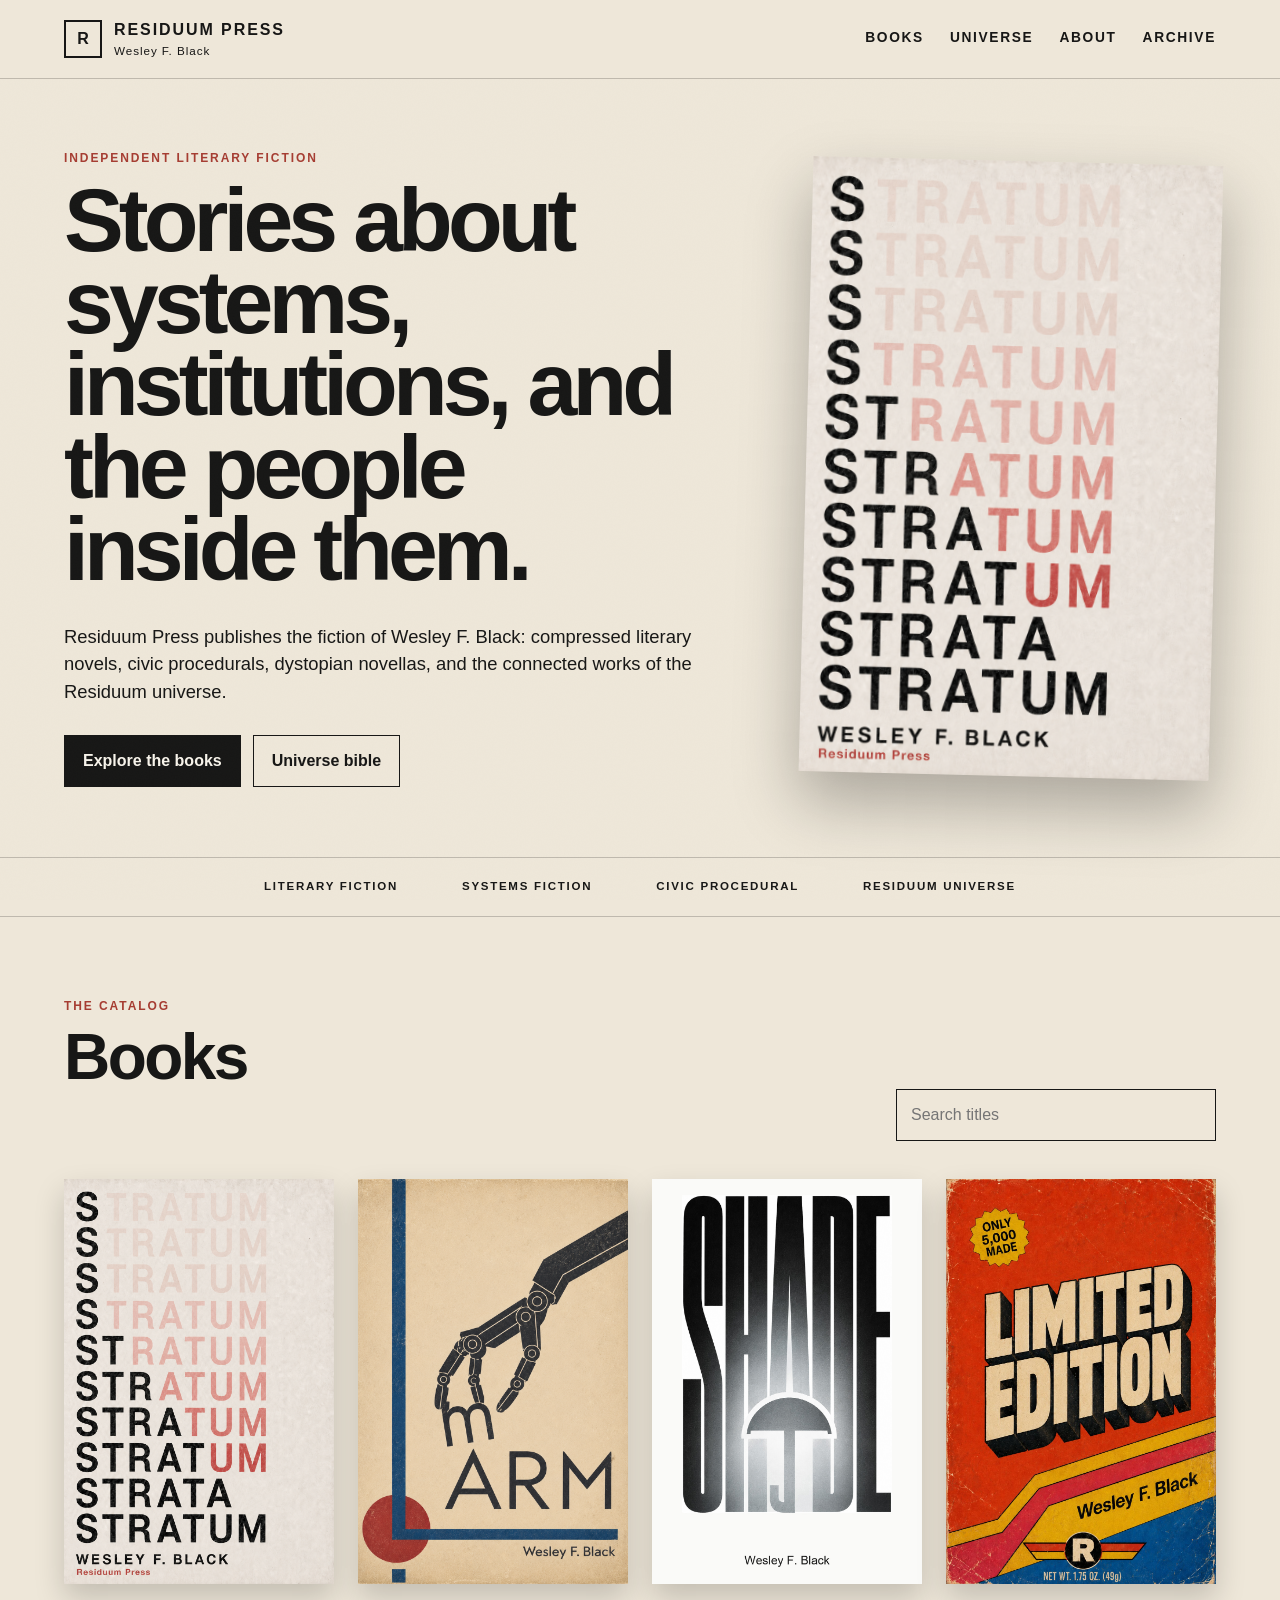
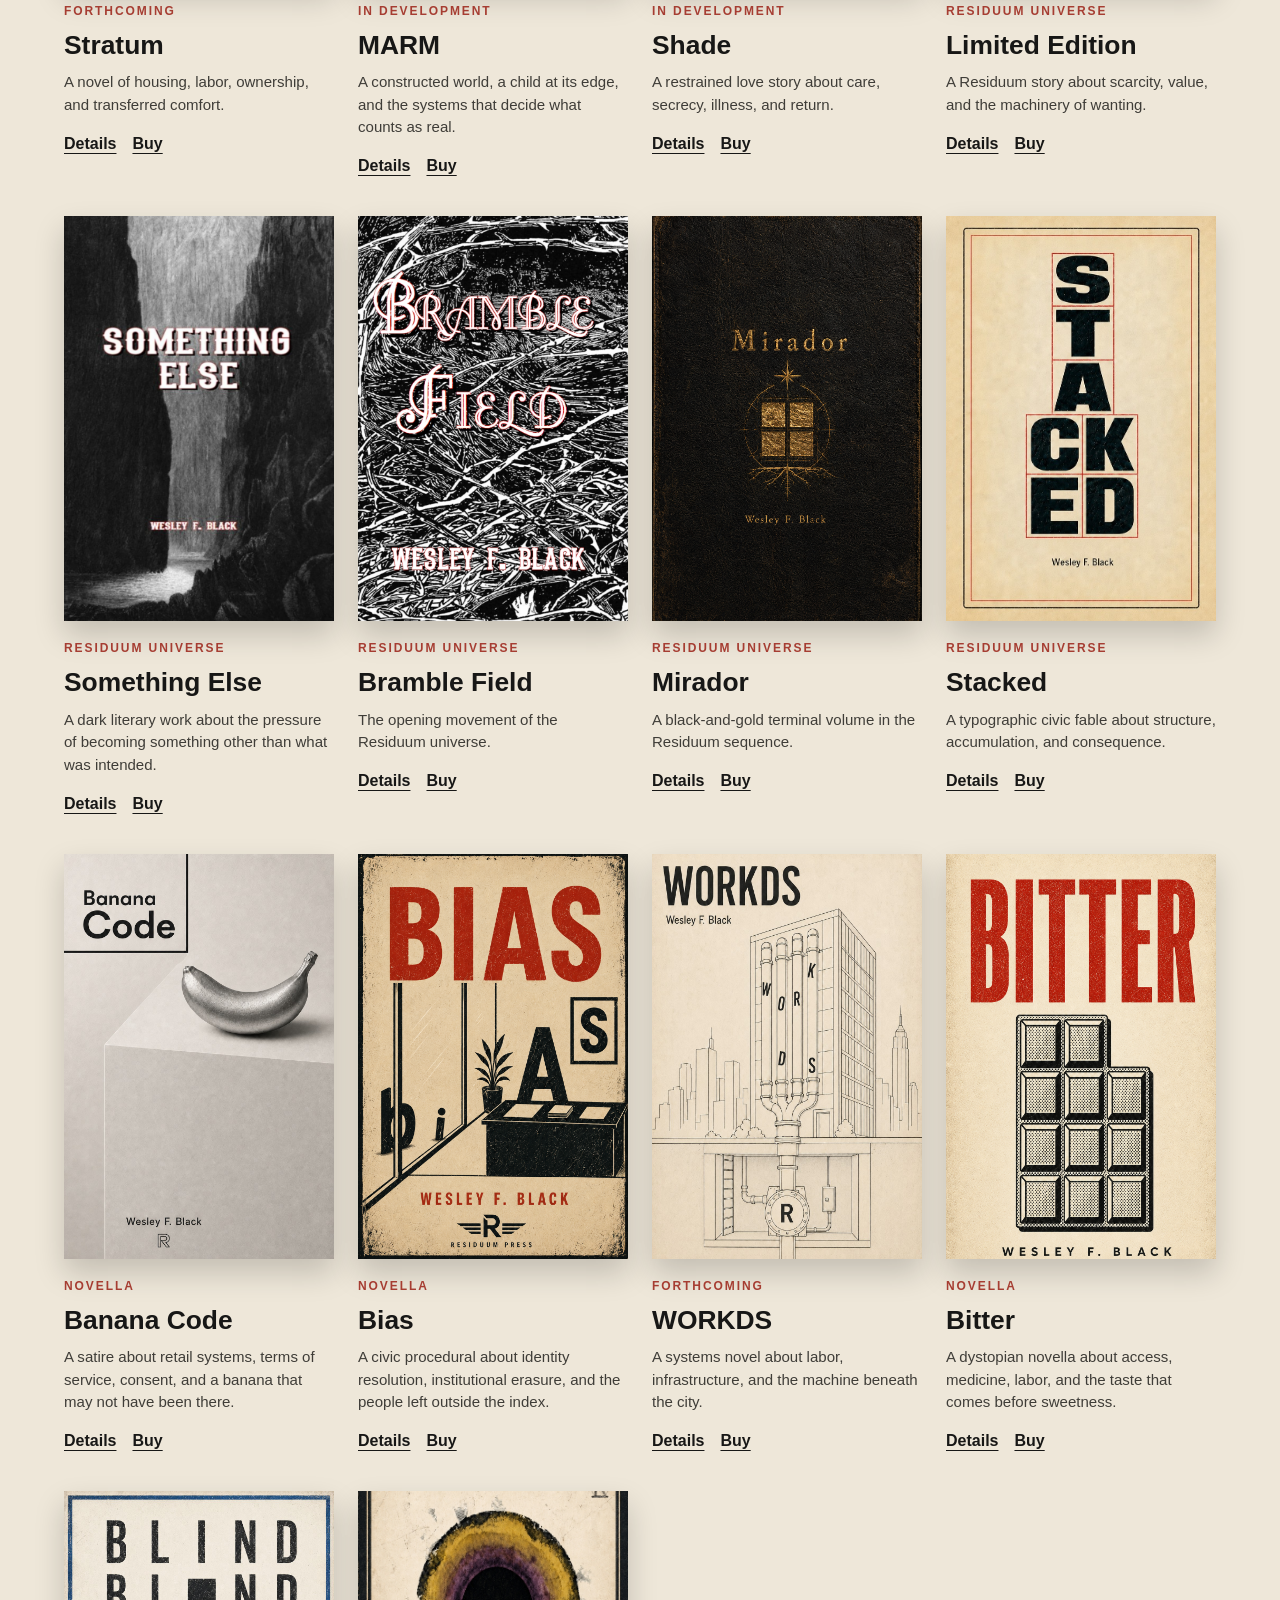
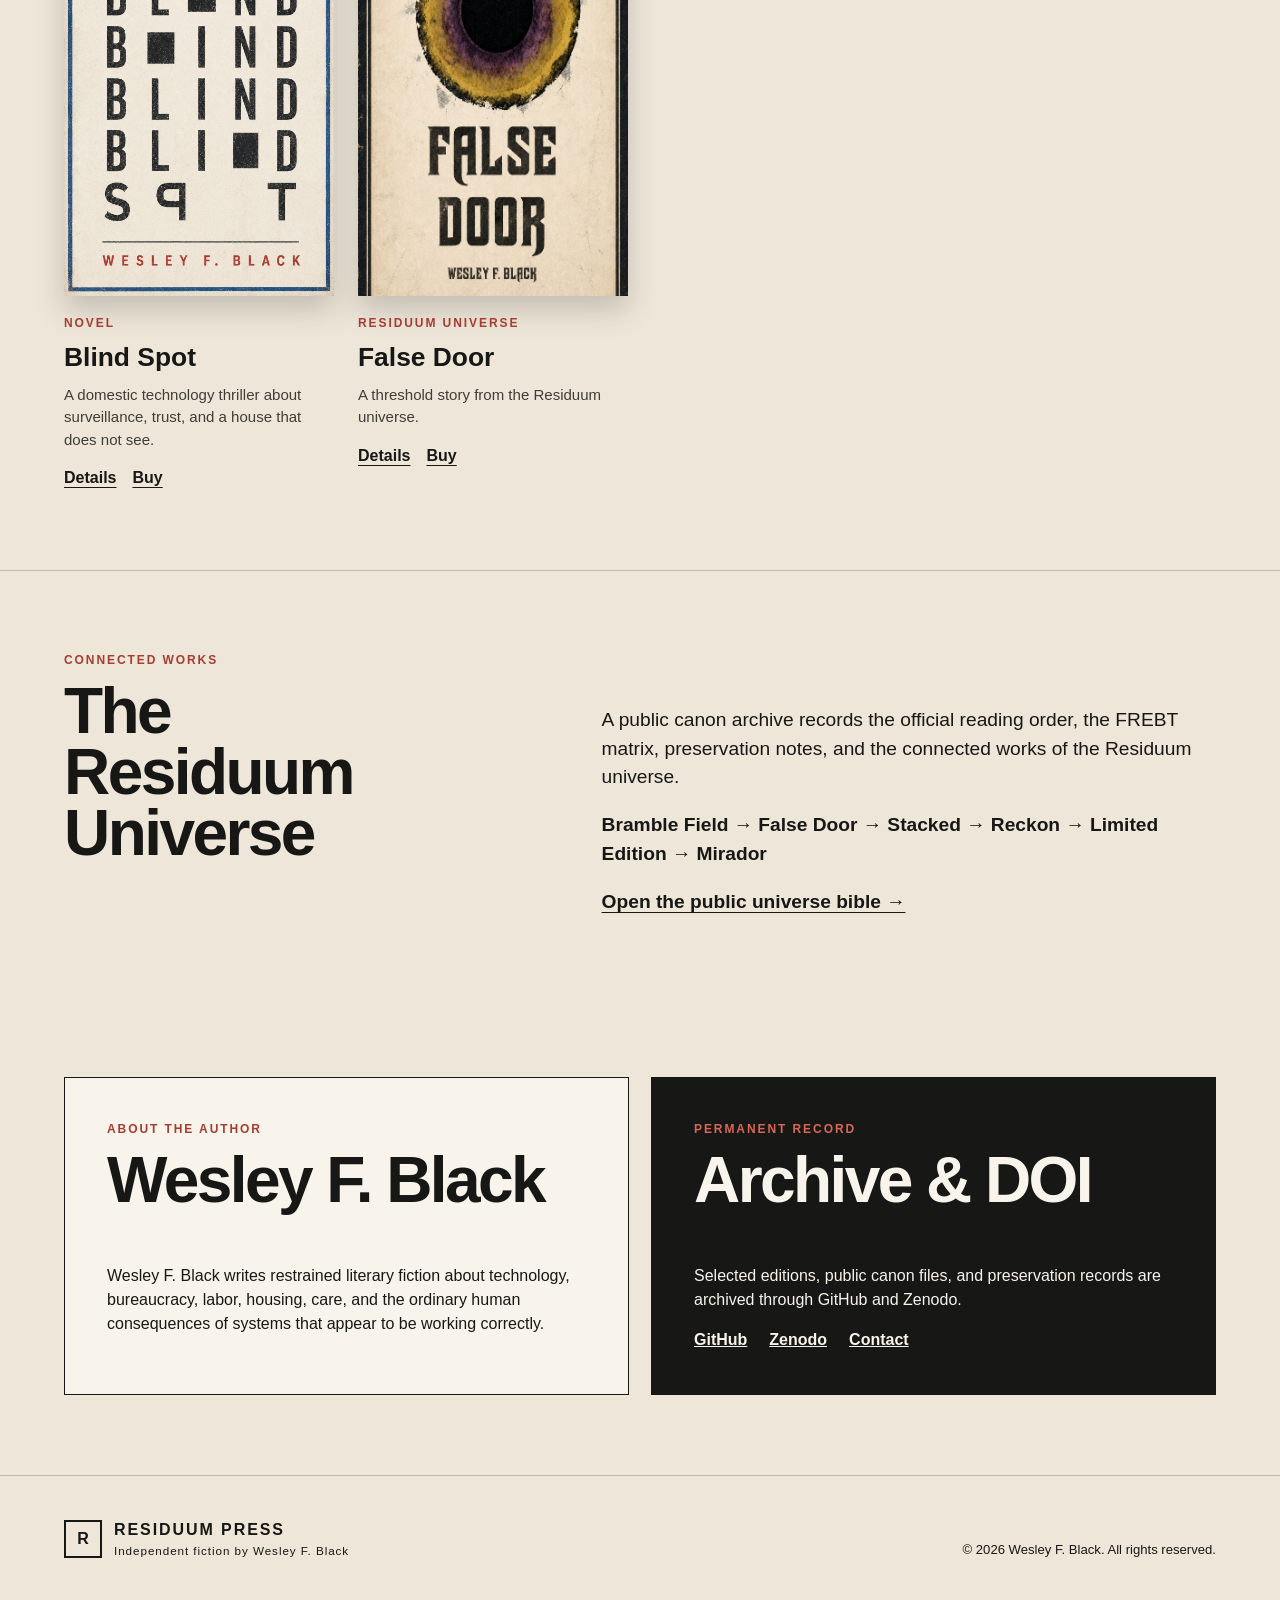
==== residuum_press_website/index.html @ 3e2e3164 "Add files via upload" ====
<!doctype html>
<html lang="en">
<head>
  <meta charset="utf-8">
  <meta name="viewport" content="width=device-width, initial-scale=1">
  <meta name="description" content="Residuum Press — fiction by Wesley F. Black.">
  <title>Residuum Press | Wesley F. Black</title>
  <link rel="stylesheet" href="styles.css">
</head>
<body>
  <header class="site-header">
    <a class="brand" href="#top" aria-label="Residuum Press home">
      <span class="brand-mark">R</span>
      <span><strong>Residuum Press</strong><small>Wesley F. Black</small></span>
    </a>
    <button class="menu-button" aria-expanded="false" aria-controls="site-nav">Menu</button>
    <nav id="site-nav">
      <a href="#books">Books</a>
      <a href="#universe">Universe</a>
      <a href="#about">About</a>
      <a href="#archive">Archive</a>
    </nav>
  </header>

  <main id="top">
    <section class="hero">
      <div class="hero-copy">
        <p class="kicker">Independent literary fiction</p>
        <h1>Stories about systems,<br>institutions, and the people inside them.</h1>
        <p class="hero-text">Residuum Press publishes the fiction of Wesley F. Black: compressed literary novels, civic procedurals, dystopian novellas, and the connected works of the Residuum universe.</p>
        <div class="hero-actions">
          <a class="button primary" href="#books">Explore the books</a>
          <a class="button secondary" href="https://wesleyfblack.github.io/residuum-universe-bible/">Universe bible</a>
        </div>
      </div>
      <div class="hero-cover">
        <img src="assets/covers/stratum.png" alt="Stratum by Wesley F. Black">
      </div>
    </section>

    <section class="section intro-strip">
      <p>Literary fiction</p><p>Systems fiction</p><p>Civic procedural</p><p>Residuum universe</p>
    </section>

    <section id="books" class="section books-section">
      <div class="section-heading">
        <div>
          <p class="kicker">The catalog</p>
          <h2>Books</h2>
        </div>
        <label class="search">
          <span class="sr-only">Search books</span>
          <input id="book-search" type="search" placeholder="Search titles">
        </label>
      </div>
      <div class="book-grid">
        
      <article class="book-card" data-title="stratum" data-label="forthcoming">
        <div class="cover-wrap">
          <img src="assets/covers/stratum.png" alt="Stratum by Wesley F. Black" loading="lazy">
        </div>
        <div class="book-copy">
          <p class="eyebrow">Forthcoming</p>
          <h3>Stratum</h3>
          <p>A novel of housing, labor, ownership, and transferred comfort.</p>
          <div class="book-links">
            <a href="#" aria-label="Read more about Stratum">Details</a>
            <a href="#" aria-label="Buy Stratum">Buy</a>
          </div>
        </div>
      </article>
    
      <article class="book-card" data-title="marm" data-label="in development">
        <div class="cover-wrap">
          <img src="assets/covers/marm.png" alt="MARM by Wesley F. Black" loading="lazy">
        </div>
        <div class="book-copy">
          <p class="eyebrow">In development</p>
          <h3>MARM</h3>
          <p>A constructed world, a child at its edge, and the systems that decide what counts as real.</p>
          <div class="book-links">
            <a href="#" aria-label="Read more about MARM">Details</a>
            <a href="#" aria-label="Buy MARM">Buy</a>
          </div>
        </div>
      </article>
    
      <article class="book-card" data-title="shade" data-label="in development">
        <div class="cover-wrap">
          <img src="assets/covers/shade.jpg" alt="Shade by Wesley F. Black" loading="lazy">
        </div>
        <div class="book-copy">
          <p class="eyebrow">In development</p>
          <h3>Shade</h3>
          <p>A restrained love story about care, secrecy, illness, and return.</p>
          <div class="book-links">
            <a href="#" aria-label="Read more about Shade">Details</a>
            <a href="#" aria-label="Buy Shade">Buy</a>
          </div>
        </div>
      </article>
    
      <article class="book-card" data-title="limited edition" data-label="residuum universe">
        <div class="cover-wrap">
          <img src="assets/covers/limited-edition.jpg" alt="Limited Edition by Wesley F. Black" loading="lazy">
        </div>
        <div class="book-copy">
          <p class="eyebrow">Residuum Universe</p>
          <h3>Limited Edition</h3>
          <p>A Residuum story about scarcity, value, and the machinery of wanting.</p>
          <div class="book-links">
            <a href="#" aria-label="Read more about Limited Edition">Details</a>
            <a href="#" aria-label="Buy Limited Edition">Buy</a>
          </div>
        </div>
      </article>
    
      <article class="book-card" data-title="something else" data-label="residuum universe">
        <div class="cover-wrap">
          <img src="assets/covers/something-else.jpg" alt="Something Else by Wesley F. Black" loading="lazy">
        </div>
        <div class="book-copy">
          <p class="eyebrow">Residuum Universe</p>
          <h3>Something Else</h3>
          <p>A dark literary work about the pressure of becoming something other than what was intended.</p>
          <div class="book-links">
            <a href="#" aria-label="Read more about Something Else">Details</a>
            <a href="#" aria-label="Buy Something Else">Buy</a>
          </div>
        </div>
      </article>
    
      <article class="book-card" data-title="bramble field" data-label="residuum universe">
        <div class="cover-wrap">
          <img src="assets/covers/bramble-field.jpg" alt="Bramble Field by Wesley F. Black" loading="lazy">
        </div>
        <div class="book-copy">
          <p class="eyebrow">Residuum Universe</p>
          <h3>Bramble Field</h3>
          <p>The opening movement of the Residuum universe.</p>
          <div class="book-links">
            <a href="#" aria-label="Read more about Bramble Field">Details</a>
            <a href="#" aria-label="Buy Bramble Field">Buy</a>
          </div>
        </div>
      </article>
    
      <article class="book-card" data-title="mirador" data-label="residuum universe">
        <div class="cover-wrap">
          <img src="assets/covers/mirador.png" alt="Mirador by Wesley F. Black" loading="lazy">
        </div>
        <div class="book-copy">
          <p class="eyebrow">Residuum Universe</p>
          <h3>Mirador</h3>
          <p>A black-and-gold terminal volume in the Residuum sequence.</p>
          <div class="book-links">
            <a href="#" aria-label="Read more about Mirador">Details</a>
            <a href="#" aria-label="Buy Mirador">Buy</a>
          </div>
        </div>
      </article>
    
      <article class="book-card" data-title="stacked" data-label="residuum universe">
        <div class="cover-wrap">
          <img src="assets/covers/stacked.jpg" alt="Stacked by Wesley F. Black" loading="lazy">
        </div>
        <div class="book-copy">
          <p class="eyebrow">Residuum Universe</p>
          <h3>Stacked</h3>
          <p>A typographic civic fable about structure, accumulation, and consequence.</p>
          <div class="book-links">
            <a href="#" aria-label="Read more about Stacked">Details</a>
            <a href="#" aria-label="Buy Stacked">Buy</a>
          </div>
        </div>
      </article>
    
      <article class="book-card" data-title="banana code" data-label="novella">
        <div class="cover-wrap">
          <img src="assets/covers/banana-code.jpg" alt="Banana Code by Wesley F. Black" loading="lazy">
        </div>
        <div class="book-copy">
          <p class="eyebrow">Novella</p>
          <h3>Banana Code</h3>
          <p>A satire about retail systems, terms of service, consent, and a banana that may not have been there.</p>
          <div class="book-links">
            <a href="#" aria-label="Read more about Banana Code">Details</a>
            <a href="#" aria-label="Buy Banana Code">Buy</a>
          </div>
        </div>
      </article>
    
      <article class="book-card" data-title="bias" data-label="novella">
        <div class="cover-wrap">
          <img src="assets/covers/bias.png" alt="Bias by Wesley F. Black" loading="lazy">
        </div>
        <div class="book-copy">
          <p class="eyebrow">Novella</p>
          <h3>Bias</h3>
          <p>A civic procedural about identity resolution, institutional erasure, and the people left outside the index.</p>
          <div class="book-links">
            <a href="#" aria-label="Read more about Bias">Details</a>
            <a href="#" aria-label="Buy Bias">Buy</a>
          </div>
        </div>
      </article>
    
      <article class="book-card" data-title="workds" data-label="forthcoming">
        <div class="cover-wrap">
          <img src="assets/covers/workds.jpeg" alt="WORKDS by Wesley F. Black" loading="lazy">
        </div>
        <div class="book-copy">
          <p class="eyebrow">Forthcoming</p>
          <h3>WORKDS</h3>
          <p>A systems novel about labor, infrastructure, and the machine beneath the city.</p>
          <div class="book-links">
            <a href="#" aria-label="Read more about WORKDS">Details</a>
            <a href="#" aria-label="Buy WORKDS">Buy</a>
          </div>
        </div>
      </article>
    
      <article class="book-card" data-title="bitter" data-label="novella">
        <div class="cover-wrap">
          <img src="assets/covers/bitter.png" alt="Bitter by Wesley F. Black" loading="lazy">
        </div>
        <div class="book-copy">
          <p class="eyebrow">Novella</p>
          <h3>Bitter</h3>
          <p>A dystopian novella about access, medicine, labor, and the taste that comes before sweetness.</p>
          <div class="book-links">
            <a href="#" aria-label="Read more about Bitter">Details</a>
            <a href="#" aria-label="Buy Bitter">Buy</a>
          </div>
        </div>
      </article>
    
      <article class="book-card" data-title="blind spot" data-label="novel">
        <div class="cover-wrap">
          <img src="assets/covers/blind-spot.jpeg" alt="Blind Spot by Wesley F. Black" loading="lazy">
        </div>
        <div class="book-copy">
          <p class="eyebrow">Novel</p>
          <h3>Blind Spot</h3>
          <p>A domestic technology thriller about surveillance, trust, and a house that does not see.</p>
          <div class="book-links">
            <a href="#" aria-label="Read more about Blind Spot">Details</a>
            <a href="#" aria-label="Buy Blind Spot">Buy</a>
          </div>
        </div>
      </article>
    
      <article class="book-card" data-title="false door" data-label="residuum universe">
        <div class="cover-wrap">
          <img src="assets/covers/false-door.jpg" alt="False Door by Wesley F. Black" loading="lazy">
        </div>
        <div class="book-copy">
          <p class="eyebrow">Residuum Universe</p>
          <h3>False Door</h3>
          <p>A threshold story from the Residuum universe.</p>
          <div class="book-links">
            <a href="#" aria-label="Read more about False Door">Details</a>
            <a href="#" aria-label="Buy False Door">Buy</a>
          </div>
        </div>
      </article>
    
      </div>
    </section>

    <section id="universe" class="section universe">
      <div>
        <p class="kicker">Connected works</p>
        <h2>The Residuum Universe</h2>
      </div>
      <div class="universe-copy">
        <p>A public canon archive records the official reading order, the FREBT matrix, preservation notes, and the connected works of the Residuum universe.</p>
        <p class="reading-order">Bramble Field → False Door → Stacked → Reckon → Limited Edition → Mirador</p>
        <a class="text-link" href="https://wesleyfblack.github.io/residuum-universe-bible/">Open the public universe bible →</a>
      </div>
    </section>

    <section id="about" class="section about">
      <div class="about-card">
        <p class="kicker">About the author</p>
        <h2>Wesley F. Black</h2>
        <p>Wesley F. Black writes restrained literary fiction about technology, bureaucracy, labor, housing, care, and the ordinary human consequences of systems that appear to be working correctly.</p>
      </div>
      <div id="archive" class="about-card dark">
        <p class="kicker">Permanent record</p>
        <h2>Archive & DOI</h2>
        <p>Selected editions, public canon files, and preservation records are archived through GitHub and Zenodo.</p>
        <div class="stacked-links">
          <a href="https://github.com/WesleyFBlack">GitHub</a>
          <a href="#">Zenodo</a>
          <a href="mailto:contact@example.com">Contact</a>
        </div>
      </div>
    </section>
  </main>

  <footer>
    <div class="brand footer-brand">
      <span class="brand-mark">R</span>
      <span><strong>Residuum Press</strong><small>Independent fiction by Wesley F. Black</small></span>
    </div>
    <p>© 2026 Wesley F. Black. All rights reserved.</p>
  </footer>

  <script src="script.js"></script>
</body>
</html>
---- residuum_press_website/styles.css ----
:root{
  --paper:#eee7d9;
  --paper-2:#f8f4eb;
  --ink:#171716;
  --red:#a63d32;
  --blue:#264e69;
  --line:rgba(23,23,22,.22);
  --max:1320px;
}
*{box-sizing:border-box}
html{scroll-behavior:smooth}
body{margin:0;background:var(--paper);color:var(--ink);font-family:Arial,Helvetica,sans-serif;line-height:1.5}
body:before{content:"";position:fixed;inset:0;pointer-events:none;opacity:.13;background-image:url("data:image/svg+xml,%3Csvg xmlns='http://www.w3.org/2000/svg' width='120' height='120' viewBox='0 0 120 120'%3E%3Cfilter id='n'%3E%3CfeTurbulence type='fractalNoise' baseFrequency='.72' numOctaves='2' stitchTiles='stitch'/%3E%3C/filter%3E%3Crect width='100%25' height='100%25' filter='url(%23n)' opacity='.14'/%3E%3C/svg%3E")}
a{color:inherit}
img{display:block;max-width:100%}
.site-header{position:sticky;top:0;z-index:20;display:flex;align-items:center;justify-content:space-between;padding:18px clamp(22px,5vw,72px);background:rgba(238,231,217,.94);backdrop-filter:blur(14px);border-bottom:1px solid var(--line)}
.brand{display:flex;align-items:center;gap:12px;text-decoration:none}
.brand-mark{display:grid;place-items:center;width:38px;height:38px;border:2px solid var(--ink);font-weight:900}
.brand strong,.brand small{display:block}.brand strong{text-transform:uppercase;letter-spacing:.12em}.brand small{font-size:.73rem;letter-spacing:.08em}
nav{display:flex;gap:26px}nav a{text-decoration:none;font-size:.86rem;font-weight:700;text-transform:uppercase;letter-spacing:.12em}
.menu-button{display:none;background:none;border:1px solid var(--ink);padding:8px 12px}
.hero{max-width:var(--max);margin:auto;min-height:84vh;padding:70px clamp(22px,5vw,72px);display:grid;grid-template-columns:1.08fr .72fr;gap:8vw;align-items:center}
.kicker,.eyebrow{text-transform:uppercase;letter-spacing:.16em;font-size:.75rem;font-weight:800;color:var(--red)}
h1,h2,h3,p{margin-top:0}
h1{font-size:clamp(3rem,7vw,7rem);line-height:.92;letter-spacing:-.055em;margin-bottom:32px;max-width:950px}
h2{font-size:clamp(2.5rem,5vw,5rem);line-height:.95;letter-spacing:-.04em}
h3{font-size:1.65rem;line-height:1.05;margin-bottom:12px}
.hero-text{font-size:1.15rem;max-width:720px}
.hero-actions{display:flex;gap:12px;flex-wrap:wrap;margin-top:30px}
.button{display:inline-block;padding:13px 18px;border:1px solid var(--ink);text-decoration:none;font-weight:800}
.button.primary{background:var(--ink);color:var(--paper-2)}.button.secondary:hover{background:var(--ink);color:white}
.hero-cover{max-width:410px;justify-self:end;transform:rotate(1.4deg);box-shadow:0 30px 60px rgba(0,0,0,.28)}
.section{max-width:var(--max);margin:auto;padding:80px clamp(22px,5vw,72px)}
.intro-strip{max-width:none;border-top:1px solid var(--line);border-bottom:1px solid var(--line);display:flex;justify-content:center;gap:5vw;padding-block:20px;overflow:auto}
.intro-strip p{margin:0;white-space:nowrap;text-transform:uppercase;font-size:.72rem;font-weight:800;letter-spacing:.15em}
.section-heading{display:flex;align-items:end;justify-content:space-between;gap:30px;margin-bottom:38px}
.search input{width:min(320px,60vw);padding:13px 14px;background:transparent;border:1px solid var(--ink);font:inherit}
.book-grid{display:grid;grid-template-columns:repeat(4,minmax(0,1fr));gap:38px 24px}
.book-card{display:flex;flex-direction:column}
.cover-wrap{aspect-ratio:2/3;background:#d8d0c1;overflow:hidden;box-shadow:0 14px 28px rgba(0,0,0,.18)}
.cover-wrap img{width:100%;height:100%;object-fit:cover;transition:transform .35s ease}
.book-card:hover img{transform:scale(1.025)}
.book-copy{padding-top:18px}.book-copy p:not(.eyebrow){font-size:.94rem;color:#3f3d38}
.book-links{display:flex;gap:16px;margin-top:auto}.book-links a,.text-link{font-weight:800;text-underline-offset:4px}
.universe{display:grid;grid-template-columns:.8fr 1.2fr;gap:10vw;border-top:1px solid var(--line)}
.universe-copy{font-size:1.2rem;align-self:end}.reading-order{font-weight:900}
.about{display:grid;grid-template-columns:1fr 1fr;gap:22px}
.about-card{padding:42px;border:1px solid var(--ink);background:var(--paper-2)}
.about-card.dark{background:var(--ink);color:var(--paper-2)}.about-card.dark .kicker{color:#d96757}
.stacked-links{display:flex;gap:22px;flex-wrap:wrap}.stacked-links a{font-weight:800}
footer{max-width:var(--max);margin:auto;padding:42px clamp(22px,5vw,72px);border-top:1px solid var(--line);display:flex;justify-content:space-between;align-items:end;gap:20px}
footer p{margin:0;font-size:.82rem}
.sr-only{position:absolute;width:1px;height:1px;padding:0;margin:-1px;overflow:hidden;clip:rect(0,0,0,0);white-space:nowrap;border:0}
.hidden{display:none!important}
@media(max-width:980px){
  .hero{grid-template-columns:1fr;min-height:auto}.hero-cover{justify-self:start;max-width:340px}
  .book-grid{grid-template-columns:repeat(3,1fr)}
}
@media(max-width:720px){
  .menu-button{display:block}.site-header nav{display:none;position:absolute;top:75px;left:0;right:0;background:var(--paper-2);padding:24px;flex-direction:column;border-bottom:1px solid var(--ink)}.site-header nav.open{display:flex}
  .book-grid{grid-template-columns:repeat(2,1fr);gap:30px 14px}.section-heading{align-items:start;flex-direction:column}
  .universe,.about{grid-template-columns:1fr}.hero{padding-top:45px}.intro-strip{justify-content:flex-start}
  footer{align-items:start;flex-direction:column}
}
@media(max-width:430px){
  .book-grid{grid-template-columns:1fr 1fr}.book-copy p:not(.eyebrow){display:none}.book-links{font-size:.86rem}
}
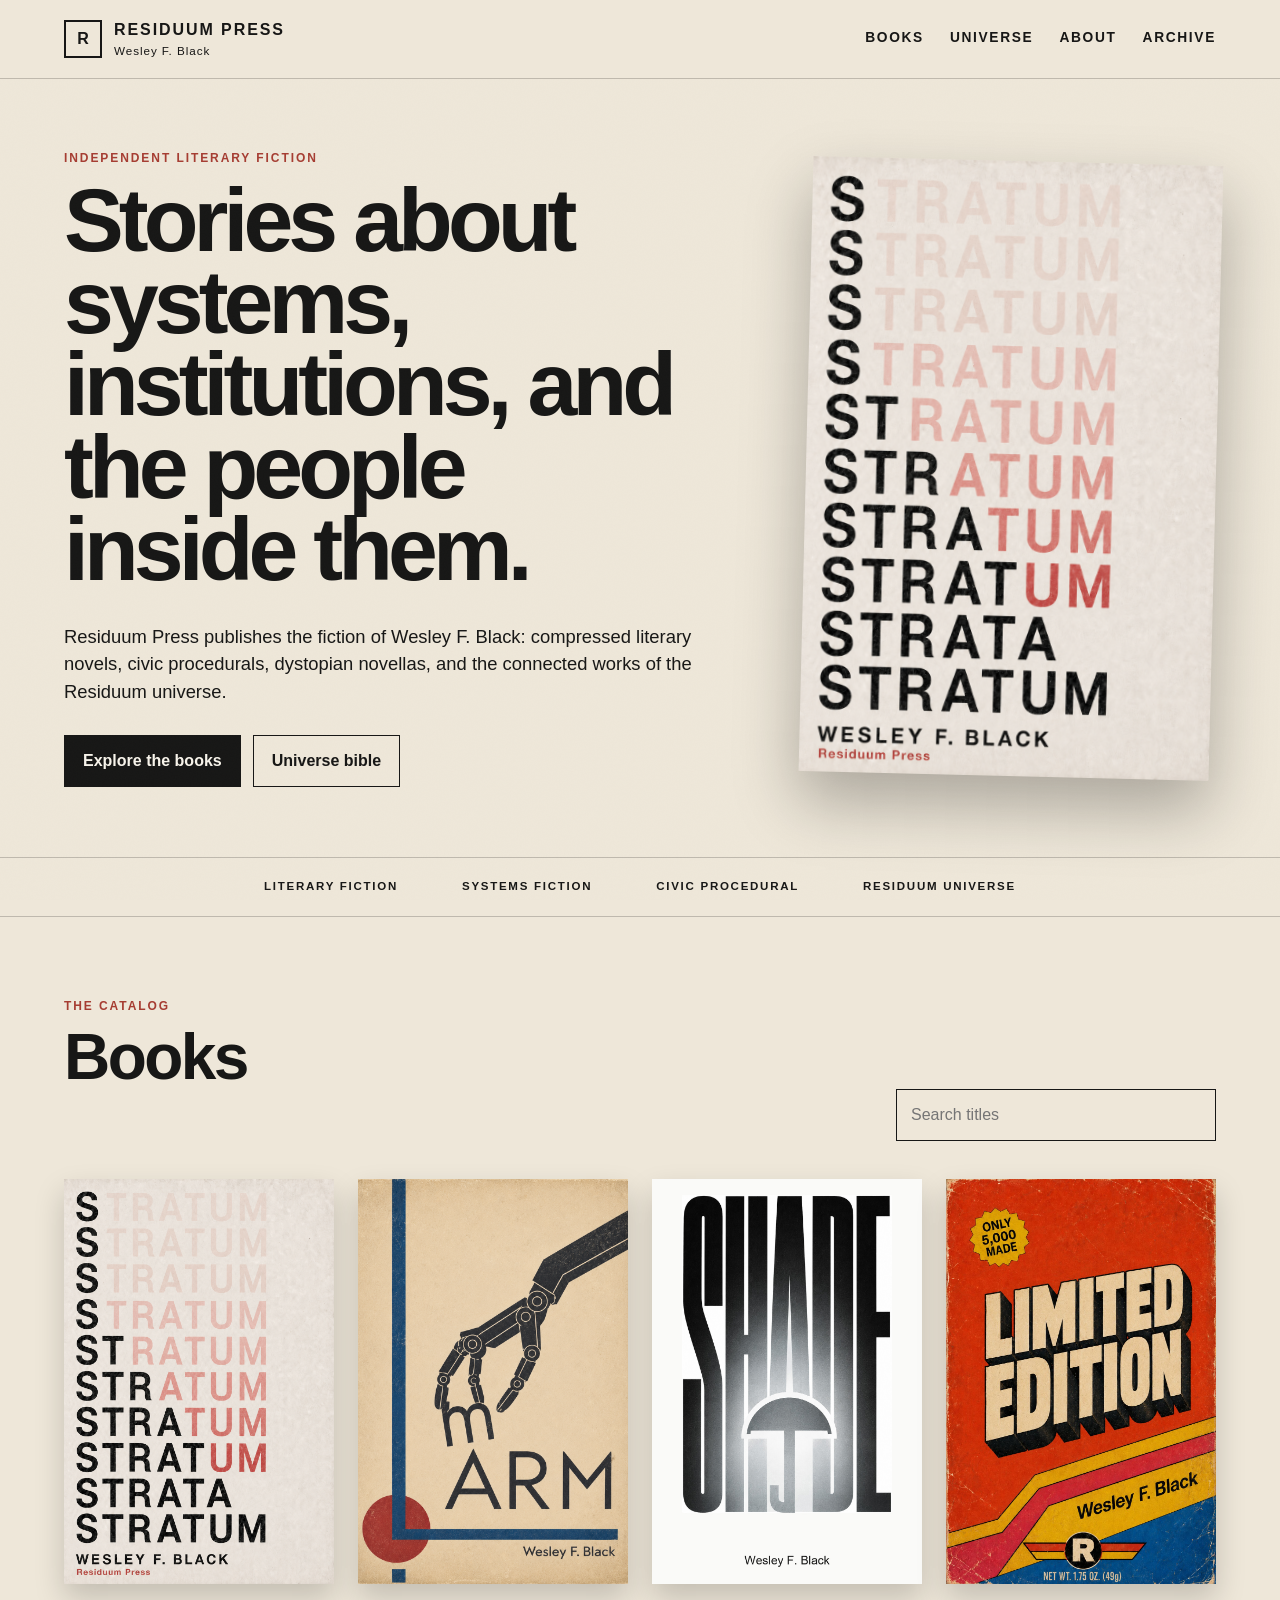
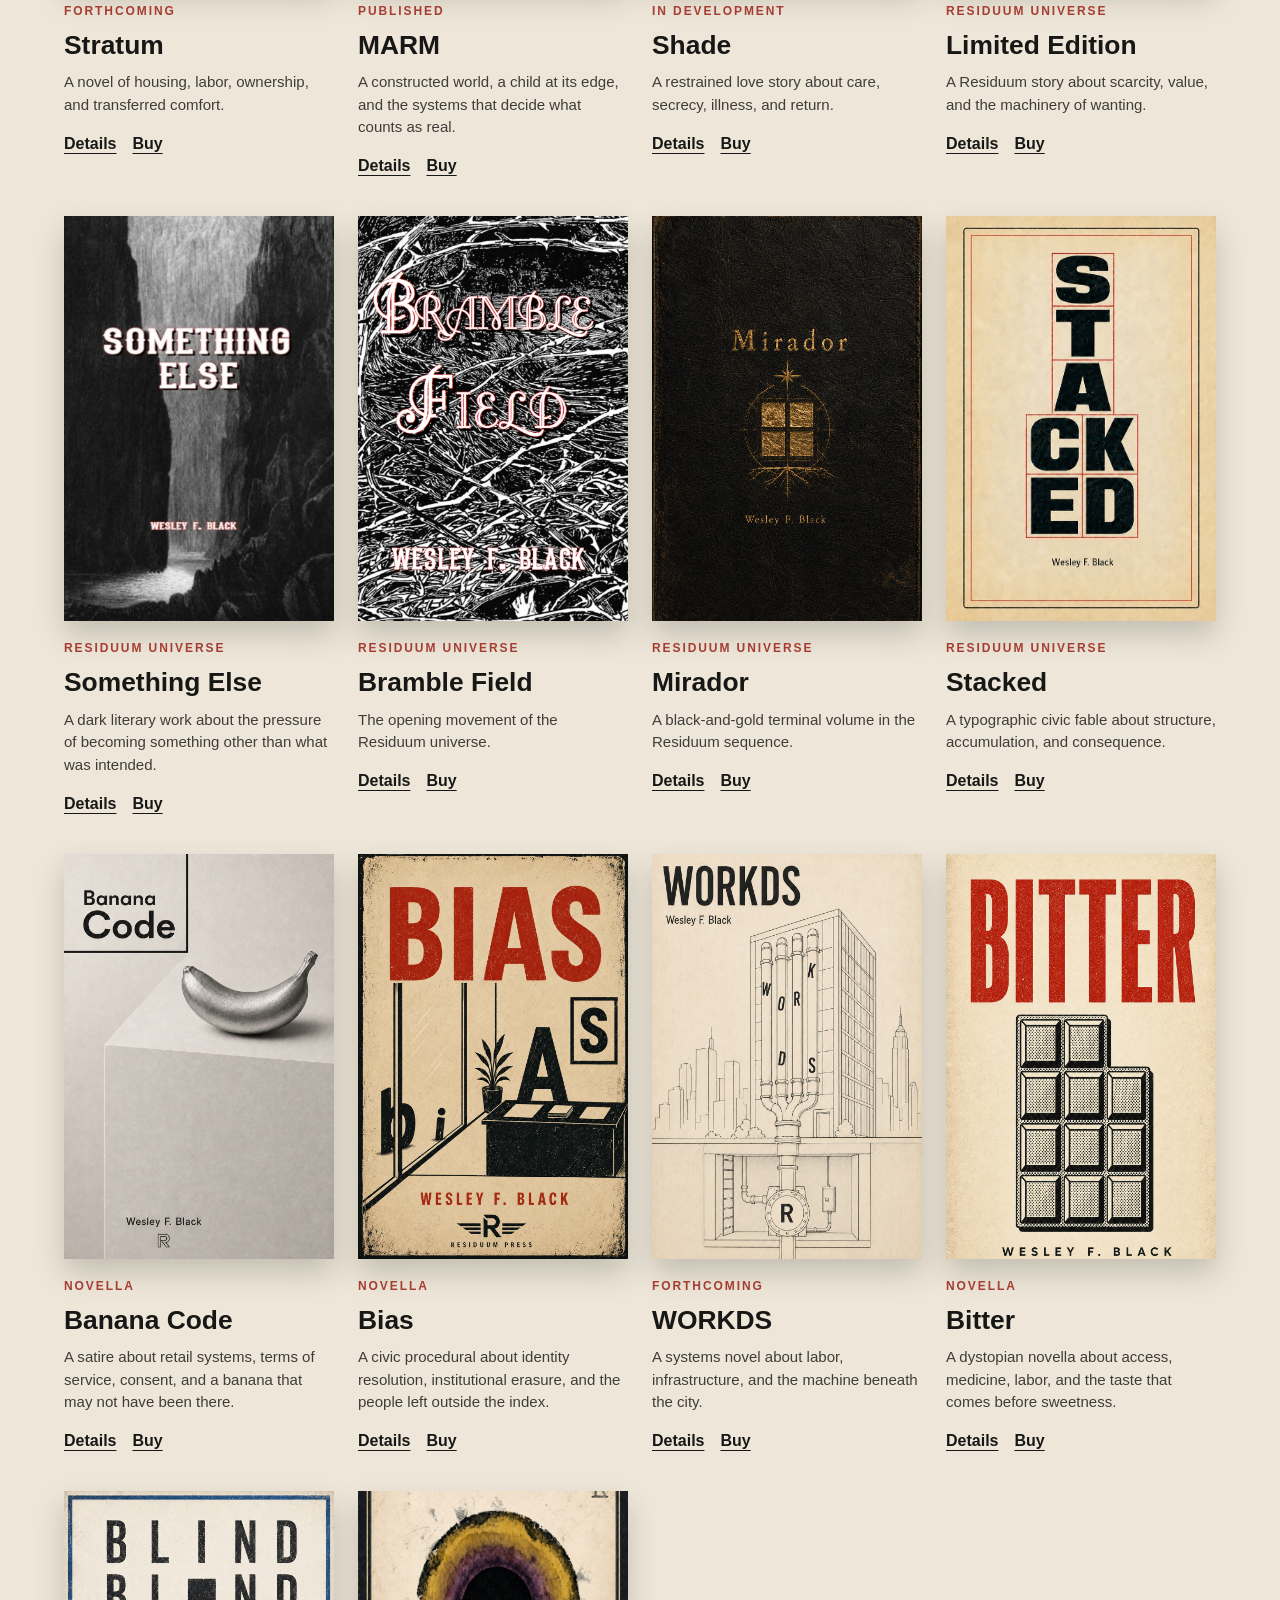
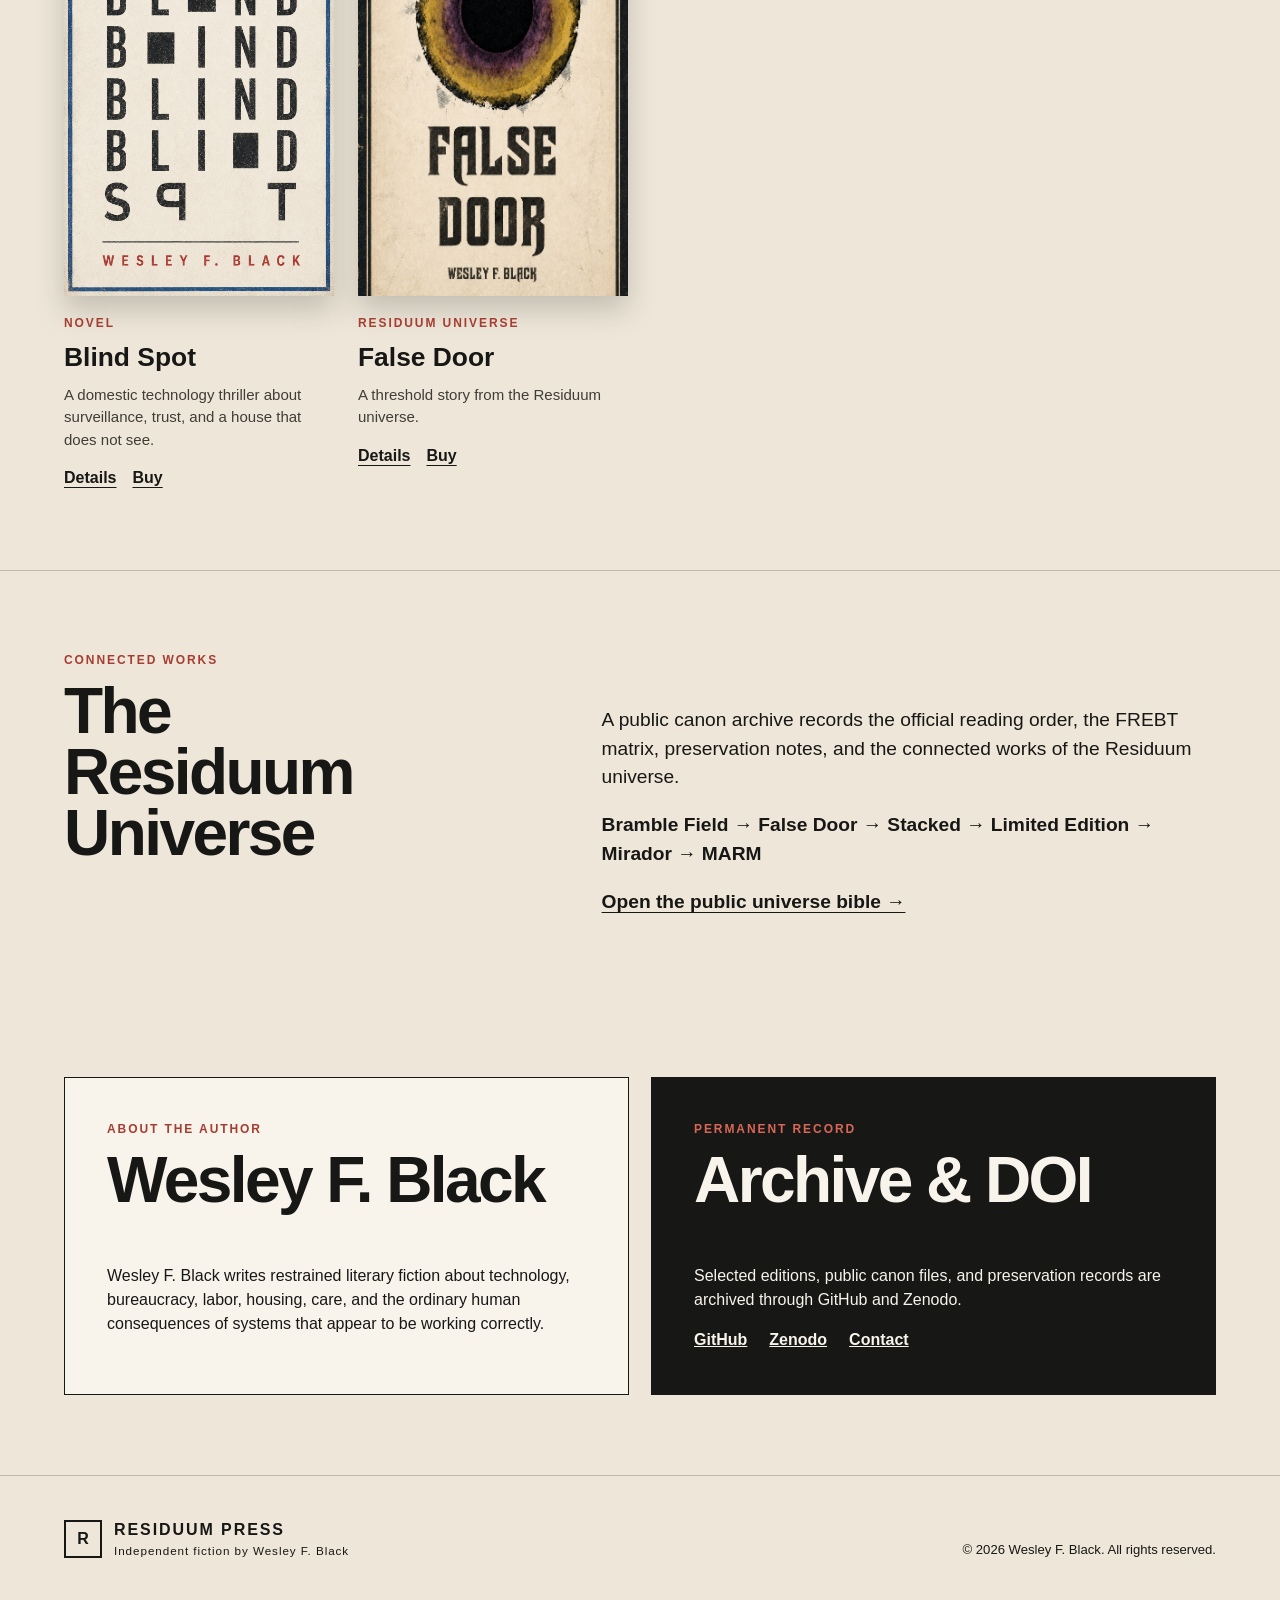
==== commit da4c7688: "Add files via upload Mark MARM published across site and refresh checksums" ====
--- a/residuum_press_website/index.html
+++ b/residuum_press_website/index.html
@@ -70,12 +70,12 @@
         </div>
       </article>
     
-      <article class="book-card" data-title="marm" data-label="in development">
+      <article class="book-card" data-title="marm" data-label="published">
         <div class="cover-wrap">
           <img src="assets/covers/marm.png" alt="MARM by Wesley F. Black" loading="lazy">
         </div>
         <div class="book-copy">
-          <p class="eyebrow">In development</p>
+          <p class="eyebrow">Published</p>
           <h3>MARM</h3>
           <p>A constructed world, a child at its edge, and the systems that decide what counts as real.</p>
           <div class="book-links">
@@ -275,7 +275,7 @@
       </div>
       <div class="universe-copy">
         <p>A public canon archive records the official reading order, the FREBT matrix, preservation notes, and the connected works of the Residuum universe.</p>
-        <p class="reading-order">Bramble Field → False Door → Stacked → Reckon → Limited Edition → Mirador</p>
+        <p class="reading-order">Bramble Field → False Door → Stacked → Limited Edition → Mirador → MARM</p>
         <a class="text-link" href="https://wesleyfblack.github.io/residuum-universe-bible/">Open the public universe bible →</a>
       </div>
     </section>
